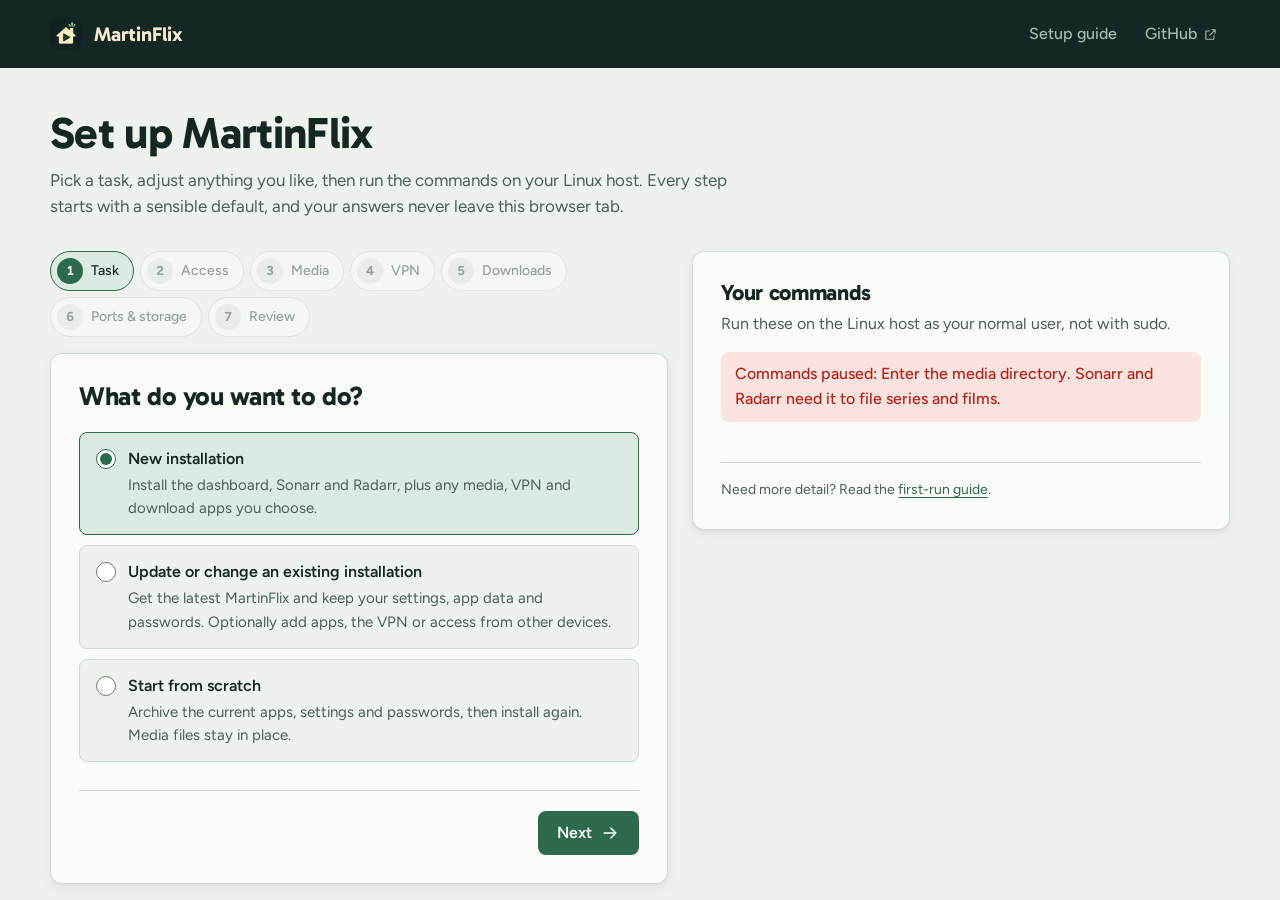
==== docs/index.html @ 4a863215 "Install Plex Media Server as part of the stack --enable-plex (on by default in the wizard) adds Plex" ====
<!doctype html>
<html lang="en">
<head>
  <meta charset="utf-8">
  <meta name="viewport" content="width=device-width, initial-scale=1">
  <meta name="color-scheme" content="dark light">
  <meta name="theme-color" content="#142723">
  <meta name="description" content="Build the MartinFlix installer commands for your Linux host: new installs, updates, and fresh starts.">
  <meta http-equiv="Content-Security-Policy" content="default-src 'self'; connect-src 'none'; form-action 'none'; base-uri 'none'">
  <title>Set up MartinFlix</title>
  <link rel="icon" href="./favicon.webp" type="image/webp">
  <link rel="preload" href="./fonts/figtree.woff2" as="font" type="font/woff2" crossorigin>
  <link rel="stylesheet" href="./setup.css?v=wizard-18">
  <script src="./setup.js?v=wizard-18" defer></script>
</head>
<body>
  <svg class="sprite" aria-hidden="true" focusable="false">
    <symbol id="i-copy" viewBox="0 0 24 24"><rect x="8.5" y="8.5" width="11.5" height="11.5" rx="2"/><path d="M15.5 8.5V6a2 2 0 0 0-2-2H6a2 2 0 0 0-2 2v7.5a2 2 0 0 0 2 2h2.5"/></symbol>
    <symbol id="i-check" viewBox="0 0 24 24"><path d="m5 12.5 4.5 4.5L19 7.5"/></symbol>
    <symbol id="i-arrow" viewBox="0 0 24 24"><path d="M5 12h14M13 6l6 6-6 6"/></symbol>
    <symbol id="i-back" viewBox="0 0 24 24"><path d="M19 12H5M11 6l-6 6 6 6"/></symbol>
    <symbol id="i-external" viewBox="0 0 24 24"><path d="M14 4.5h5.5V10M19.5 4.5 11 13M17.5 14v4.5a1 1 0 0 1-1 1h-11a1 1 0 0 1-1-1v-11a1 1 0 0 1 1-1H10"/></symbol>
    <symbol id="i-alert" viewBox="0 0 24 24"><path d="M12 4 2.8 19.5h18.4z"/><path d="M12 10v4M12 17h.01"/></symbol>
  </svg>
  <a class="skip" href="#main">Skip to content</a>
  <header class="topbar">
    <a class="brand" href="./"><img src="./favicon.webp" width="32" height="32" alt=""><span>MartinFlix</span></a>
    <nav aria-label="Project">
      <a href="https://github.com/descalzi/martinflix/blob/main/docs/first-run.md">Setup guide</a>
      <a href="https://github.com/descalzi/martinflix">GitHub<svg class="icon icon-small" aria-hidden="true"><use href="#i-external"/></svg></a>
    </nav>
  </header>

  <main id="main">
    <div class="intro">
      <h1>Set up MartinFlix</h1>
      <p>Pick a task, adjust anything you like, then run the commands on your Linux host. Every step starts with a sensible default, and your answers never leave this browser tab.</p>
    </div>

    <div class="layout">
      <div class="wizard">
        <nav class="progress" aria-label="Setup steps"><ol id="progress"></ol></nav>

        <form id="options" class="card" autocomplete="off" novalidate>
          <section class="step" data-step="task" aria-labelledby="task-title">
            <h2 id="task-title" tabindex="-1">What do you want to do?</h2>
            <fieldset class="choices">
              <legend class="sr-only">Task</legend>
              <label class="choice">
                <input type="radio" name="mode" value="new" checked>
                <span class="choice-body"><strong>New installation</strong><span>Install the dashboard, Sonarr and Radarr, plus any media, VPN and download apps you choose.</span></span>
              </label>
              <label class="choice">
                <input type="radio" name="mode" value="update">
                <span class="choice-body"><strong>Update or change an existing installation</strong><span>Get the latest MartinFlix and keep your settings, app data and passwords. Optionally add apps, the VPN or access from other devices.</span></span>
              </label>
              <label class="choice">
                <input type="radio" name="mode" value="reset">
                <span class="choice-body"><strong>Start from scratch</strong><span>Archive the current apps, settings and passwords, then install again. Media files stay in place.</span></span>
              </label>
            </fieldset>
          </section>

          <section class="step" data-step="access" aria-labelledby="access-title" hidden>
            <h2 id="access-title" tabindex="-1">Where will you open MartinFlix?</h2>
            <p class="lede">The dashboard, Sonarr and Radarr share this address.</p>
            <fieldset class="choices">
              <legend class="sr-only">Dashboard access</legend>
              <label class="choice">
                <input type="radio" name="access" value="local" checked>
                <span class="choice-body"><strong>On the Linux host itself <span class="tag">Default</span></strong><span>Apps listen on 127.0.0.1 only. Safest if the host has a desktop or you use an SSH tunnel.</span></span>
              </label>
              <label class="choice">
                <input type="radio" name="access" value="lan">
                <span class="choice-body"><strong>From other devices at home</strong><span>Apps listen on the host’s LAN address. Use this on a trusted home network only.</span></span>
              </label>
            </fieldset>
            <div class="field" id="lan-options" hidden>
              <label for="address">Host’s LAN IPv4 address</label>
              <input id="address" type="text" inputmode="decimal" placeholder="192.168.1.50" aria-describedby="lan-help">
              <small id="lan-help">Find it on the host with <code>hostname -I</code>. HTTP isn’t encrypted, so keep these ports off the internet.</small>
            </div>
          </section>

          <section class="step" data-step="media" aria-labelledby="media-title" hidden>
            <h2 id="media-title" tabindex="-1">Media storage</h2>
            <p class="lede">Where your series and films live. Sonarr and Radarr file everything here, and downloads land here too.</p>
            <div class="field">
              <label for="media">Media directory <small>Required</small></label>
              <input id="media" type="text" aria-describedby="media-help" spellcheck="false" required>
              <small id="media-help">An existing, writable folder on the host, for example <code>/mnt/media</code> or a mounted NAS share. Setup reuses or creates these subfolders:</small>
            </div>
            <dl class="paths" aria-label="Subfolders under the media directory">
              <div><dt>Series · Sonarr</dt><dd><code data-media-folder="TV Shows">/mnt/media/TV Shows</code></dd></div>
              <div><dt>Films · Radarr</dt><dd><code data-media-folder="Movies">/mnt/media/Movies</code></dd></div>
              <div><dt>Downloads</dt><dd><code data-media-folder="downloads">/mnt/media/downloads</code></dd></div>
            </dl>
          </section>

          <section class="step" data-step="vpn" aria-labelledby="vpn-title" hidden>
            <h2 id="vpn-title" tabindex="-1">VPN gateway</h2>
            <p class="lede">Gluetun keeps download traffic inside a NordVPN tunnel and blocks it if the tunnel drops.</p>
            <label class="toggle"><input id="vpn" type="checkbox" checked><span><strong>Install the VPN gateway <span class="tag">Default</span></strong><span>Keeps download traffic inside the tunnel. You’ll need your NordVPN service credentials.</span></span></label>
            <div id="vpn-options" class="field-group" hidden>
              <div class="field">
                <label for="vpn-provider">Provider</label>
                <select id="vpn-provider"><option value="nordvpn">NordVPN</option></select>
              </div>
              <div class="field">
                <label for="vpn-exit">Exit location</label>
                <select id="vpn-exit">
                  <option value="Prague">Prague, Czech Republic (default)</option>
                  <option>United Kingdom</option><option>Netherlands</option>
                  <option>Germany</option><option>United States</option>
                </select>
              </div>
              <small>The installer asks for your NordVPN <strong>service credentials</strong>, which aren’t your Nord Account email and password. Find them in <a href="https://my.nordaccount.com/dashboard/nordvpn/manual-configuration/">Nord Account → NordVPN → Set up NordVPN manually</a>: enter the code NordVPN emails you, then copy the username and password from the <strong>Service credentials</strong> tab. Setup stores them privately on the host.</small>
            </div>
          </section>

          <section class="step" data-step="downloads" aria-labelledby="downloads-title" hidden>
            <h2 id="downloads-title" tabindex="-1">Downloads, indexers and subtitles</h2>
            <div class="field">
              <label for="download-client">Download client</label>
              <select id="download-client" aria-describedby="client-help"><option value="transmission" selected>Transmission (default)</option><option value="">Set up later</option></select>
              <small id="client-help">Transmission needs the media directory from the Media step.</small>
            </div>
            <fieldset class="toggles">
              <legend>Indexers</legend>
              <label class="toggle"><input id="prowlarr" type="checkbox" checked><span><strong>Prowlarr <span class="tag">Default</span></strong><span>Manages indexers and syncs them to Sonarr and Radarr.</span></span></label>
              <label class="toggle"><input id="flaresolverr" type="checkbox" checked aria-describedby="flaresolverr-help"><span><strong>FlareSolverr <span class="tag">Default</span></strong><span id="flaresolverr-help">Helps Prowlarr reach indexers behind browser checks. Needs Prowlarr.</span></span></label>
            </fieldset>
            <fieldset class="toggles">
              <legend>Media server</legend>
              <label class="toggle"><input id="plex" type="checkbox" checked aria-describedby="plex-help"><span><strong>Plex <span class="tag">Default</span></strong><span id="plex-help">Streams your library to TVs, phones and browsers. Setup asks for a claim code from plex.tv/claim to link it to your account. Needs the media directory.</span></span></label>
            </fieldset>
            <fieldset class="toggles">
              <legend>Subtitles</legend>
              <label class="toggle"><input id="bazarr" type="checkbox" checked aria-describedby="bazarr-help"><span><strong>Bazarr <span class="tag">Default</span></strong><span id="bazarr-help">Finds subtitles in English, French, Brazilian Portuguese and Spanish. Needs the media directory.</span></span></label>
            </fieldset>
            <fieldset class="toggles">
              <legend>Discover</legend>
              <label class="toggle"><input id="discover" type="checkbox" checked><span><strong>Trending and upcoming titles <span class="tag">Default</span></strong><span>A Discover page with what’s trending and coming to cinemas and streaming, from TMDB. Works straight away with MartinFlix’s TMDB key.</span></span></label>
              <label class="toggle"><input id="tmdb-own" type="checkbox"><span><strong>Use my own TMDB key</strong><span>Setup asks for it. Get a free key in your TMDB account under Settings → API.</span></span></label>
            </fieldset>
            <div class="field">
              <label for="plex-url">Plex server elsewhere <small>Optional, if you don’t install Plex here</small></label>
              <input id="plex-url" type="url" placeholder="http://192.168.1.10:32400" spellcheck="false" aria-describedby="plex-url-help">
              <small id="plex-url-help">Shows what’s playing and the watch history on the Live page. Setup then asks for your Plex token.</small>
            </div>
            <div class="field">
              <label for="discover-region">Discover region</label>
              <select id="discover-region"><option value="GB">United Kingdom (default)</option><option value="US">United States</option><option value="IE">Ireland</option><option value="CA">Canada</option><option value="AU">Australia</option><option value="NZ">New Zealand</option><option value="DE">Germany</option><option value="FR">France</option><option value="ES">Spain</option><option value="IT">Italy</option><option value="NL">Netherlands</option><option value="PT">Portugal</option><option value="BR">Brazil</option></select>
            </div>
            <label class="toggle" id="route-toggle"><input id="route-vpn" type="checkbox" disabled aria-describedby="route-help"><span><strong>Route these apps through the VPN</strong><span id="route-help">Turn on the VPN gateway in the previous step to use this.</span></span></label>
          </section>

          <section class="step" data-step="options" aria-labelledby="options-title" hidden>
            <h2 id="options-title" tabindex="-1">Ports and storage</h2>
            <p class="lede">Keep the defaults unless a port is already taken or you want app data somewhere else.</p>
            <div class="field">
              <label for="state">Installation state directory</label>
              <input id="state" type="text" placeholder="~/.local/state/martinflix" aria-describedby="state-help" spellcheck="false">
              <small id="state-help">Holds app settings, databases and private credentials. Leave blank for the default. An existing installation keeps its current folder unless you enter its absolute path here.</small>
            </div>
            <div id="ports" class="ports"></div>
          </section>

          <section class="step" data-step="location" aria-labelledby="location-title" hidden>
            <h2 id="location-title" tabindex="-1">Which installation?</h2>
            <p class="lede">Updates keep the saved address, ports, media directory and services. Setup finds the default installation on its own.</p>
            <div class="field">
              <label for="state-update">Installation state directory</label>
              <input id="state-update" type="text" placeholder="Default installation" aria-describedby="state-update-help" spellcheck="false">
              <small id="state-update-help">Only needed if you installed with a custom <code>--state-dir</code>. Enter the same absolute path.</small>
            </div>
          </section>

          <section class="step" data-step="changes" aria-labelledby="changes-title" hidden>
            <h2 id="changes-title" tabindex="-1">Anything to change?</h2>
            <p class="lede">Everything starts as it is now. Only what you change here goes into the command, so leave this step alone for a plain update.</p>
            <div class="field">
              <label for="u-access">Where you open MartinFlix</label>
              <select id="u-access">
                <option value="keep" selected>Keep as it is</option>
                <option value="local">Only on the Linux host</option>
                <option value="lan">From other devices at home</option>
              </select>
            </div>
            <div class="field" id="u-lan-options" hidden>
              <label for="u-address">Host’s LAN IPv4 address</label>
              <input id="u-address" type="text" inputmode="decimal" placeholder="192.168.1.50" aria-describedby="u-lan-help">
              <small id="u-lan-help">The dashboard and every app move to this address. Use a trusted home network.</small>
            </div>
            <label class="toggle"><input id="u-vpn" type="checkbox"><span><strong>Add the VPN gateway</strong><span>Installs Gluetun with NordVPN. Setup asks for your NordVPN service credentials, from Nord Account → NordVPN → Set up NordVPN manually → Service credentials.</span></span></label>
            <div class="field" id="u-vpn-options" hidden>
              <label for="u-vpn-exit">Exit location</label>
              <select id="u-vpn-exit">
                <option value="Prague">Prague, Czech Republic (default)</option>
                <option>United Kingdom</option><option>Netherlands</option>
                <option>Germany</option><option>United States</option>
              </select>
            </div>
            <div class="field">
              <label for="u-route">Download traffic</label>
              <select id="u-route" aria-describedby="u-route-help">
                <option value="keep" selected>Keep the current route</option>
                <option value="vpn">Through the VPN</option>
                <option value="direct">Normal internet connection</option>
              </select>
              <small id="u-route-help">Applies to Transmission, Prowlarr, FlareSolverr and Bazarr. Setup repoints their connections in Sonarr, Radarr and Prowlarr. The VPN route installs the gateway if needed.</small>
            </div>
            <fieldset class="toggles">
              <legend>Add apps <small>Apps already installed stay as they are</small></legend>
              <label class="toggle"><input id="u-transmission" type="checkbox"><span><strong>Transmission</strong><span>Download client. Needs a media directory.</span></span></label>
              <label class="toggle"><input id="u-prowlarr" type="checkbox"><span><strong>Prowlarr</strong><span>Manages indexers and syncs them to Sonarr and Radarr.</span></span></label>
              <label class="toggle"><input id="u-flaresolverr" type="checkbox"><span><strong>FlareSolverr</strong><span>Helps Prowlarr reach indexers behind browser checks. Needs Prowlarr.</span></span></label>
              <label class="toggle"><input id="u-plex" type="checkbox"><span><strong>Plex</strong><span>Media server. Setup asks for a claim code from plex.tv/claim. Needs a media directory.</span></span></label>
              <label class="toggle"><input id="u-bazarr" type="checkbox"><span><strong>Bazarr</strong><span>Subtitles in English, French, Brazilian Portuguese and Spanish. Needs a media directory.</span></span></label>
            </fieldset>
            <fieldset class="toggles">
              <legend>Discover</legend>
              <label class="toggle"><input id="u-discover" type="checkbox"><span><strong>Use my own TMDB key</strong><span>Setup asks for it. Leave the answer blank to go back to MartinFlix’s key.</span></span></label>
            </fieldset>
            <fieldset class="toggles">
              <legend>Plex</legend>
              <label class="toggle"><input id="u-plex-token" type="checkbox"><span><strong>Enter or replace the Plex token</strong><span>Setup asks for it. Leave the answer blank to disconnect Plex.</span></span></label>
            </fieldset>
            <div class="field">
              <label for="u-plex-url">Plex server <small>Only to connect or change it</small></label>
              <input id="u-plex-url" type="url" placeholder="Keep the current one" spellcheck="false">
            </div>
            <div class="field">
              <label for="u-discover-page">Discover page</label>
              <select id="u-discover-page"><option value="keep">Keep it as it is</option><option value="on">Show it</option><option value="off">Hide it</option></select>
            </div>
            <div class="field">
              <label for="u-discover-region">Discover region</label>
              <select id="u-discover-region"><option value="keep">Keep the current region</option><option value="GB">United Kingdom</option><option value="US">United States</option><option value="IE">Ireland</option><option value="CA">Canada</option><option value="AU">Australia</option><option value="NZ">New Zealand</option><option value="DE">Germany</option><option value="FR">France</option><option value="ES">Spain</option><option value="IT">Italy</option><option value="NL">Netherlands</option><option value="PT">Portugal</option><option value="BR">Brazil</option></select>
            </div>
            <div class="field">
              <label for="u-media">Media directory <small>Only if this installation doesn’t have one yet</small></label>
              <input id="u-media" type="text" placeholder="Keep the current one" spellcheck="false" aria-describedby="u-media-help">
              <small id="u-media-help">Transmission and Bazarr need one. An installation that already has a media directory keeps it.</small>
            </div>
          </section>

          <section class="step" data-step="review" aria-labelledby="review-title" hidden>
            <h2 id="review-title" tabindex="-1">Ready to install</h2>
            <dl id="review" class="review"></dl>
            <div class="callout" id="reset-warning" hidden>
              <svg class="icon" aria-hidden="true"><use href="#i-alert"/></svg>
              <p>The reset command stops the current stack and moves its app databases, settings and passwords into a private <code>reset-backup-*</code> folder inside the state directory. Run the check first: it validates everything without changing anything.</p>
            </div>
          </section>

          <p id="step-error" class="error" role="alert" hidden></p>
          <div class="step-nav">
            <button type="button" class="button button-quiet" id="back" hidden><svg class="icon" aria-hidden="true"><use href="#i-back"/></svg>Back</button>
            <button type="button" class="button button-link" id="skip" hidden>Use defaults for the rest</button>
            <button type="submit" class="button button-primary" id="next" disabled>Next<svg class="icon" aria-hidden="true"><use href="#i-arrow"/></svg></button>
          </div>
        </form>
      </div>

      <aside class="commands card" aria-labelledby="commands-title">
        <h2 id="commands-title">Your commands</h2>
        <p class="lede" id="commands-lede">Run these on the Linux host as your normal user, not with sudo.</p>
        <p id="error" class="error" role="status" hidden></p>
        <ol class="command-list" id="command-list"></ol>
        <p id="copy-status" class="sr-only" role="status"></p>
        <p class="commands-foot">Need more detail? Read the <a href="https://github.com/descalzi/martinflix/blob/main/docs/first-run.md">first-run guide</a>.</p>
        <noscript><p>Enable JavaScript to generate commands, or follow the first-run guide.</p></noscript>
      </aside>
    </div>
  </main>
</body>
</html>
---- docs/setup.css ----
/* MartinFlix setup wizard. Same tokens as the dashboard (web/style.css); keep them in step. */
@font-face { font-family: "Figtree"; src: url("fonts/figtree.woff2") format("woff2"); font-weight: 300 900; font-display: swap; }
@font-face { font-family: "Gabarito"; src: url("fonts/gabarito.woff2") format("woff2"); font-weight: 400 900; font-display: swap; }

:root {
  color-scheme: light dark;
  --forest: #142723; --forest-2: #1c3530; --forest-line: #2c4a42; --ivory: #f5e8d0; --mint: #8fcfa6;
  --rail-fg: #e9e2d0; --rail-muted: #a9bbb0;
  --bg: #eef2ec; --surface: #fbfcf8; --surface-2: #e4ebe3; --border: #d0dbd2; --border-strong: #8a9f92;
  --fg: #142723; --fg-muted: #4b5f55; --accent: #2c6a4d; --accent-hover: #22573f; --on-accent: #ffffff; --tint: #dcebe1;
  --warn: #8a5a00; --warn-bg: #f7ead0; --crit: #b42318; --crit-bg: #fbe4e0;
  --code-bg: #142723; --code-fg: #f1e8d6;
  --shadow: 0 1px 2px rgb(20 39 35 / .06), 0 4px 12px rgb(20 39 35 / .06);
  --focus: #2c6a4d;
  --font-ui: "Figtree", system-ui, -apple-system, "Segoe UI", sans-serif;
  --font-display: "Gabarito", "Figtree", system-ui, sans-serif;
  --font-mono: ui-monospace, "SF Mono", Menlo, Consolas, monospace;
  --radius-sm: 8px; --radius: 12px; --radius-pill: 999px;
  --ease-out: cubic-bezier(.16, 1, .3, 1);
}
@media (prefers-color-scheme: dark) {
  :root {
    --bg: #0e1b18; --surface: #142723; --surface-2: #1a312b; --border: #26413a; --border-strong: #4d6b60;
    --fg: #f1e8d6; --fg-muted: #a8b9ad; --accent: #8fcfa6; --accent-hover: #a8dcbb; --on-accent: #0b1a15; --tint: #1d3a30;
    --warn: #e8b341; --warn-bg: #3a2e14; --crit: #ff8a7a; --crit-bg: #47201b;
    --code-bg: #0a1412; --code-fg: #f1e8d6;
    --shadow: 0 1px 2px rgb(0 0 0 / .25), 0 6px 18px rgb(0 0 0 / .22);
    --focus: #8fcfa6;
  }
}

*, *::before, *::after { box-sizing: border-box; }
body, h1, h2, h3, p, ol, dl, dd, pre, fieldset { margin: 0; }
ol[class] { list-style: none; padding: 0; }
img, svg { display: block; }
button, input, select { font: inherit; color: inherit; }
[hidden] { display: none !important; }

body {
  min-height: 100vh; background: var(--bg); color: var(--fg);
  font: 400 1rem/1.55 var(--font-ui); -webkit-font-smoothing: antialiased;
  caret-color: var(--accent); accent-color: var(--accent); scrollbar-color: var(--border-strong) transparent;
}
h1, h2, h3 { font-family: var(--font-display); font-weight: 700; line-height: 1.15; letter-spacing: -.015em; text-wrap: balance; }
a { color: var(--accent); text-underline-offset: 3px; }
code { font-family: var(--font-mono); font-size: .9em; background: var(--surface-2); padding: 1px 5px; border-radius: 5px; overflow-wrap: anywhere; }
::selection { background: var(--tint); color: var(--fg); }
:focus-visible { outline: 3px solid var(--focus); outline-offset: 2px; border-radius: 4px; }
@media (prefers-reduced-motion: reduce) { *, *::before, *::after { transition-duration: 0ms !important; } }

.sprite { position: absolute; width: 0; height: 0; overflow: hidden; }
.icon { width: 20px; height: 20px; flex: none; fill: none; stroke: currentColor; stroke-width: 1.75; stroke-linecap: round; stroke-linejoin: round; }
.icon-small { width: 15px; height: 15px; }
.sr-only { position: absolute; width: 1px; height: 1px; overflow: hidden; clip: rect(0 0 0 0); white-space: nowrap; }
.skip { position: absolute; left: 12px; top: -60px; z-index: 10; padding: 8px 16px; background: var(--surface); color: var(--fg); border-radius: var(--radius-sm); }
.skip:focus { top: 12px; }

.topbar {
  display: flex; align-items: center; justify-content: space-between; gap: 16px;
  padding: 12px max(20px, calc((100vw - 1180px) / 2)); background: var(--forest); color: var(--rail-fg);
  --focus: var(--mint);
}
.brand { display: flex; align-items: center; gap: 12px; color: var(--ivory); text-decoration: none; font: 700 1.25rem/1 var(--font-display); }
.brand img { border-radius: 9px; }
.topbar nav { display: flex; gap: 4px; }
.topbar nav a { display: inline-flex; align-items: center; gap: 6px; min-height: 44px; padding: 0 12px; border-radius: var(--radius-sm); color: var(--rail-muted); text-decoration: none; font-weight: 500; }
.topbar nav a:hover { background: var(--forest-2); color: var(--rail-fg); }

main { width: min(1180px, calc(100% - 40px)); margin: 40px auto 64px; }
.intro { max-width: 68ch; }
.intro h1 { font-size: clamp(2rem, 1.5rem + 2vw, 2.75rem); }
.intro p { margin-top: 8px; color: var(--fg-muted); font-size: 1.0625rem; }
.layout { display: grid; grid-template-columns: minmax(0, 1.15fr) minmax(0, 1fr); gap: 24px; align-items: start; margin-top: 32px; }
.card { padding: clamp(20px, 3vw, 28px); background: var(--surface); border: 1px solid var(--border); border-radius: var(--radius); box-shadow: var(--shadow); min-width: 0; }

/* Progress */
.progress { margin-bottom: 16px; }
.progress ol { display: flex; flex-wrap: wrap; gap: 6px; list-style: none; padding: 0; }
.progress-step {
  display: inline-flex; align-items: center; gap: 8px; min-height: 40px; padding: 0 14px 0 6px;
  border: 1px solid var(--border); border-radius: var(--radius-pill); background: var(--surface);
  color: var(--fg-muted); font-size: .875rem; font-weight: 500; cursor: pointer;
}
.progress-step:disabled { cursor: default; opacity: .55; }
.progress-step:not(:disabled):hover { border-color: var(--accent); }
.progress-number { display: grid; place-items: center; width: 26px; height: 26px; border-radius: 50%; background: var(--surface-2); font-size: .8125rem; font-weight: 700; font-variant-numeric: tabular-nums; }
.is-done .progress-number { background: var(--tint); color: var(--accent); }
.progress-step[aria-current="step"] { border-color: var(--accent); color: var(--fg); background: var(--tint); }
.progress-step[aria-current="step"] .progress-number { background: var(--accent); color: var(--on-accent); }

/* Steps */
.step h2 { font-size: 1.625rem; }
.step h2:focus { outline: none; }
.lede { margin-top: 6px; color: var(--fg-muted); }
fieldset { border: 0; padding: 0; min-width: 0; }
legend { padding: 0; margin-bottom: 8px; font-weight: 600; }
legend small, .field label small { display: block; margin-top: 2px; color: var(--fg-muted); font-size: .875rem; font-weight: 400; }
.choices { display: grid; gap: 10px; margin-top: 20px; }
.choice, .toggle {
  display: grid; grid-template-columns: auto minmax(0, 1fr); gap: 12px; align-items: start;
  padding: 14px 16px; border: 1px solid var(--border); border-radius: var(--radius-sm); background: var(--bg); cursor: pointer;
  transition: border-color 150ms var(--ease-out), background 150ms var(--ease-out);
}
.choice:hover, .toggle:hover { border-color: var(--border-strong); }
.choice:has(input:checked), .toggle:has(input:checked) { border-color: var(--accent); background: var(--tint); }
.toggle:has(input:disabled) { cursor: not-allowed; opacity: .75; }
.choice input, .toggle input { width: 20px; height: 20px; margin: 2px 0 0; }
.choice-body, .toggle > span { display: grid; gap: 2px; }
.choice-body strong, .toggle strong { display: flex; align-items: center; gap: 8px; flex-wrap: wrap; font-weight: 600; }
.choice-body > span, .toggle > span > span { color: var(--fg-muted); font-size: .9375rem; }
.tag { padding: 0 8px; border-radius: var(--radius-pill); background: var(--surface-2); color: var(--fg-muted); font-size: .75rem; font-weight: 600; line-height: 1.6; }
.toggles { display: grid; gap: 10px; margin-top: 20px; }
.step > .toggle { margin-top: 20px; }
.field { display: grid; gap: 6px; margin-top: 20px; }
.field label { font-weight: 600; }
.field small, .field-group > small { color: var(--fg-muted); font-size: .875rem; }
.field-group { display: grid; margin-top: 4px; }
.field-group > small { margin-top: 12px; }
input[type="text"], select {
  width: 100%; min-height: 44px; padding: 0 12px;
  background: var(--bg); border: 1px solid var(--border-strong); border-radius: var(--radius-sm);
}
input[type="text"]:focus-visible, select:focus-visible { outline: 3px solid color-mix(in srgb, var(--focus) 40%, transparent); outline-offset: 0; border-color: var(--accent); }
.paths { display: grid; gap: 6px; margin-top: 16px; padding: 14px 16px; background: var(--bg); border-radius: var(--radius-sm); }
.paths > div { display: flex; flex-wrap: wrap; justify-content: space-between; gap: 2px 16px; font-size: .9375rem; }
.paths dt { color: var(--fg-muted); }
.ports { display: grid; grid-template-columns: repeat(auto-fill, minmax(150px, 1fr)); gap: 0 12px; }
.review { display: grid; margin-top: 16px; border-top: 1px solid var(--border); }
.review > div { display: grid; grid-template-columns: minmax(130px, 40%) minmax(0, 1fr); gap: 12px; padding: 10px 0; border-bottom: 1px solid var(--border); }
.review dt { color: var(--fg-muted); }
.review dd { font-weight: 500; overflow-wrap: anywhere; }
.callout { display: flex; gap: 12px; margin-top: 20px; padding: 14px 16px; border-radius: var(--radius-sm); background: var(--warn-bg); color: var(--fg); }
.callout .icon { color: var(--warn); margin-top: 2px; }
.error { margin-top: 16px; padding: 10px 14px; border-radius: var(--radius-sm); background: var(--crit-bg); color: var(--crit); font-weight: 500; }

.step-nav { display: flex; align-items: center; gap: 12px; margin-top: 28px; padding-top: 20px; border-top: 1px solid var(--border); }
#next { margin-left: auto; }
.button {
  display: inline-flex; align-items: center; justify-content: center; gap: 8px;
  min-height: 44px; padding: 0 18px; border: 1px solid transparent; border-radius: var(--radius-sm);
  font-weight: 600; cursor: pointer; touch-action: manipulation; text-decoration: none;
  transition: background 150ms var(--ease-out), border-color 150ms var(--ease-out);
}
.button-primary { background: var(--accent); color: var(--on-accent); }
.button-primary:hover { background: var(--accent-hover); }
.button-quiet { background: transparent; border-color: var(--border); }
.button-quiet:hover { background: var(--surface-2); }
.button-link { padding: 0 8px; background: none; color: var(--accent); }
.button-link:hover { text-decoration: underline; }
.button-tinted { background: var(--tint); color: var(--fg); }
.button-tinted:hover { border-color: var(--accent); }
.button-small { min-height: 36px; padding: 0 12px; font-size: .875rem; }
.button-small .icon { width: 16px; height: 16px; }

/* Commands */
.commands { position: sticky; top: 24px; }
.commands h2 { font-size: 1.375rem; }
.command-list { display: grid; grid-template-columns: minmax(0, 1fr); gap: 20px; margin-top: 20px; counter-reset: command; }
.command { counter-increment: command; min-width: 0; }
.command-head { display: flex; align-items: center; justify-content: space-between; gap: 12px; margin-bottom: 8px; }
.command-head h3 { display: flex; align-items: center; gap: 10px; font: 600 1rem/1.3 var(--font-ui); letter-spacing: 0; }
.command-head h3::before {
  content: counter(command); display: grid; place-items: center; width: 26px; height: 26px; flex: none;
  border-radius: 50%; background: var(--tint); color: var(--accent); font-size: .8125rem; font-weight: 700;
}
.command pre {
  padding: 14px 16px; overflow-x: auto; border-radius: var(--radius-sm);
  background: var(--code-bg); color: var(--code-fg); font: .875rem/1.6 var(--font-mono);
  white-space: pre;
}
.command pre code { background: none; padding: 0; color: inherit; }
.command p { margin-top: 6px; color: var(--fg-muted); font-size: .875rem; }
.commands-foot { margin-top: 20px; padding-top: 16px; border-top: 1px solid var(--border); color: var(--fg-muted); font-size: .875rem; }

@media (max-width: 900px) {
  .layout { grid-template-columns: minmax(0, 1fr); }
  .commands { position: static; }
}
@media (max-width: 560px) {
  main { width: calc(100% - 24px); margin-top: 24px; }
  .topbar { padding-inline: 12px; }
  .topbar nav a:first-child { display: none; }
  .progress-step { padding-right: 6px; }
  .progress-step:not([aria-current]) span:last-child { position: absolute; width: 1px; height: 1px; overflow: hidden; clip: rect(0 0 0 0); }
  .review > div { grid-template-columns: minmax(0, 1fr); gap: 2px; }
  .step-nav { flex-wrap: wrap; }
  #skip { order: 3; width: 100%; }
}
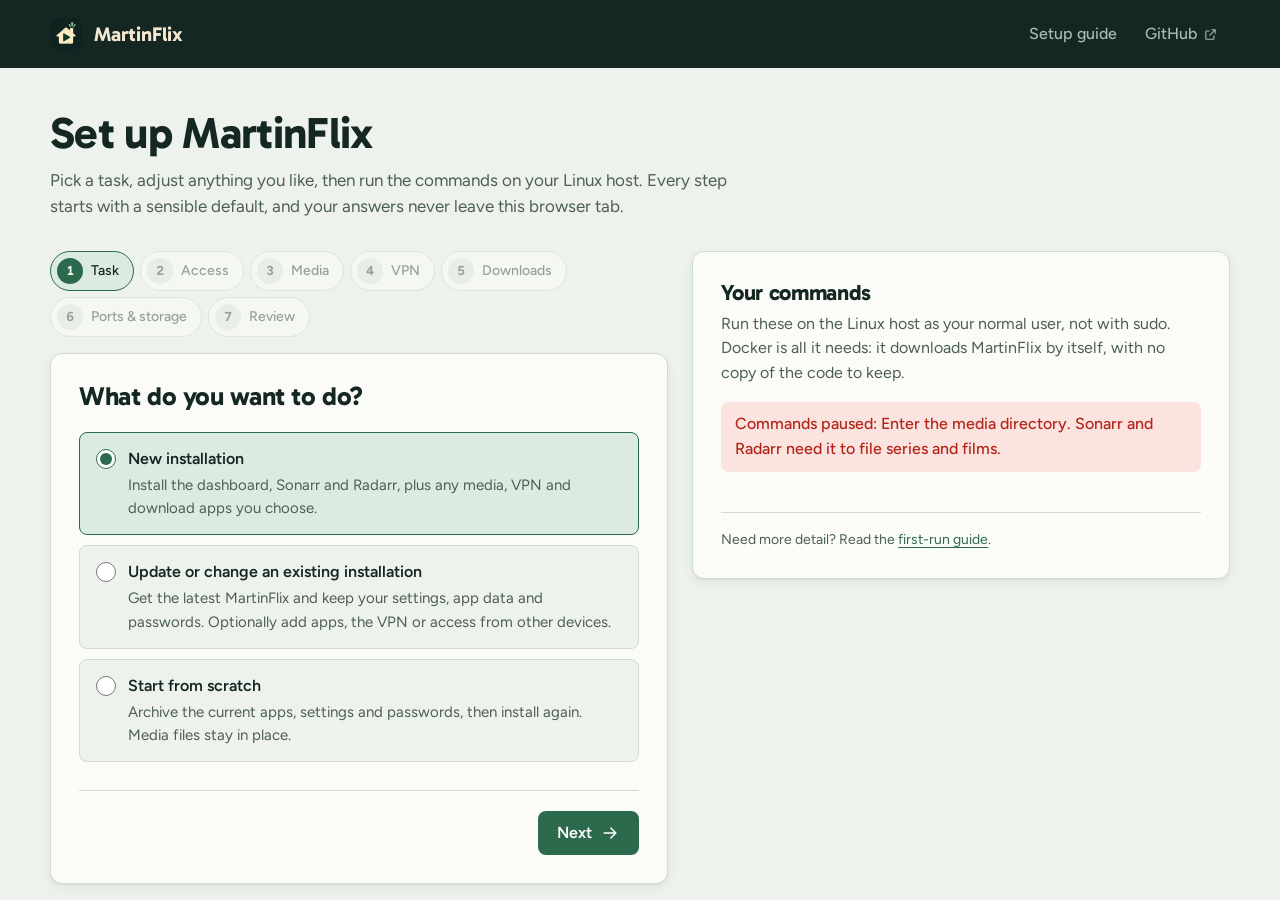
==== commit a254f9eb: "Run MartinFlix from a published image and update it from the dashboard MartinFlix now ships as one i" ====
--- a/docs/index.html
+++ b/docs/index.html
@@ -10,8 +10,8 @@
   <title>Set up MartinFlix</title>
   <link rel="icon" href="./favicon.webp" type="image/webp">
   <link rel="preload" href="./fonts/figtree.woff2" as="font" type="font/woff2" crossorigin>
-  <link rel="stylesheet" href="./setup.css?v=wizard-18">
-  <script src="./setup.js?v=wizard-18" defer></script>
+  <link rel="stylesheet" href="./setup.css?v=wizard-21">
+  <script src="./setup.js?v=wizard-21" defer></script>
 </head>
 <body>
   <svg class="sprite" aria-hidden="true" focusable="false">
@@ -134,6 +134,10 @@
               <legend>Media server</legend>
               <label class="toggle"><input id="plex" type="checkbox" checked aria-describedby="plex-help"><span><strong>Plex <span class="tag">Default</span></strong><span id="plex-help">Streams your library to TVs, phones and browsers. Setup asks for a claim code from plex.tv/claim to link it to your account. Needs the media directory.</span></span></label>
             </fieldset>
+            <div class="field" id="plex-name-field">
+              <label for="plex-name">Plex server name <small>Optional</small></label>
+              <input id="plex-name" type="text" placeholder="martinflix" maxlength="50" spellcheck="false">
+            </div>
             <fieldset class="toggles">
               <legend>Subtitles</legend>
               <label class="toggle"><input id="bazarr" type="checkbox" checked aria-describedby="bazarr-help"><span><strong>Bazarr <span class="tag">Default</span></strong><span id="bazarr-help">Finds subtitles in English, French, Brazilian Portuguese and Spanish. Needs the media directory.</span></span></label>
@@ -162,6 +166,16 @@
               <label for="state">Installation state directory</label>
               <input id="state" type="text" placeholder="~/.local/state/martinflix" aria-describedby="state-help" spellcheck="false">
               <small id="state-help">Holds app settings, databases and private credentials. Leave blank for the default. An existing installation keeps its current folder unless you enter its absolute path here.</small>
+            </div>
+            <div class="field">
+              <label for="backup-dir">Backup folder <small>Recommended</small></label>
+              <input id="backup-dir" type="text" placeholder="~/.local/share/martinflix/backups" aria-describedby="backup-dir-help" spellcheck="false">
+              <small id="backup-dir-help">Nightly backups at 01:00, keeping the last 14 plus one a week for 8 weeks. Choose a folder on another disk or a mounted NAS share, such as <code>/mnt/nas/Backups</code>, so a failed disk doesn’t take the backups with it. Each machine writes into its own subfolder.</small>
+            </div>
+            <div class="field">
+              <label for="channel">Updates</label>
+              <select id="channel" aria-describedby="channel-help"><option value="edge">Edge · every change as it’s made (default for now)</option><option value="stable">Stable · released versions only</option></select>
+              <small id="channel-help">The dashboard offers new versions from this channel under Settings, and installs them with your PIN. You can switch channel there later.</small>
             </div>
             <div id="ports" class="ports"></div>
           </section>
@@ -227,6 +241,10 @@
               <label class="toggle"><input id="u-plex-token" type="checkbox"><span><strong>Enter or replace the Plex token</strong><span>Setup asks for it. Leave the answer blank to disconnect Plex.</span></span></label>
             </fieldset>
             <div class="field">
+              <label for="u-plex-name">Plex server name <small>Only to change it</small></label>
+              <input id="u-plex-name" type="text" placeholder="Keep the current one" maxlength="50" spellcheck="false">
+            </div>
+            <div class="field">
               <label for="u-plex-url">Plex server <small>Only to connect or change it</small></label>
               <input id="u-plex-url" type="url" placeholder="Keep the current one" spellcheck="false">
             </div>
@@ -242,6 +260,15 @@
               <label for="u-media">Media directory <small>Only if this installation doesn’t have one yet</small></label>
               <input id="u-media" type="text" placeholder="Keep the current one" spellcheck="false" aria-describedby="u-media-help">
               <small id="u-media-help">Transmission and Bazarr need one. An installation that already has a media directory keeps it.</small>
+            </div>
+            <div class="field">
+              <label for="u-backup-dir">Backup folder <small>Only to change it</small></label>
+              <input id="u-backup-dir" type="text" placeholder="Keep the current one" spellcheck="false" aria-describedby="u-backup-dir-help">
+              <small id="u-backup-dir-help">Another disk or a mounted NAS share. Existing backups stay where they are.</small>
+            </div>
+            <div class="field">
+              <label for="u-channel">Updates</label>
+              <select id="u-channel"><option value="keep">Keep the current channel</option><option value="edge">Edge · every change as it’s made</option><option value="stable">Stable · released versions only</option></select>
             </div>
           </section>
 
